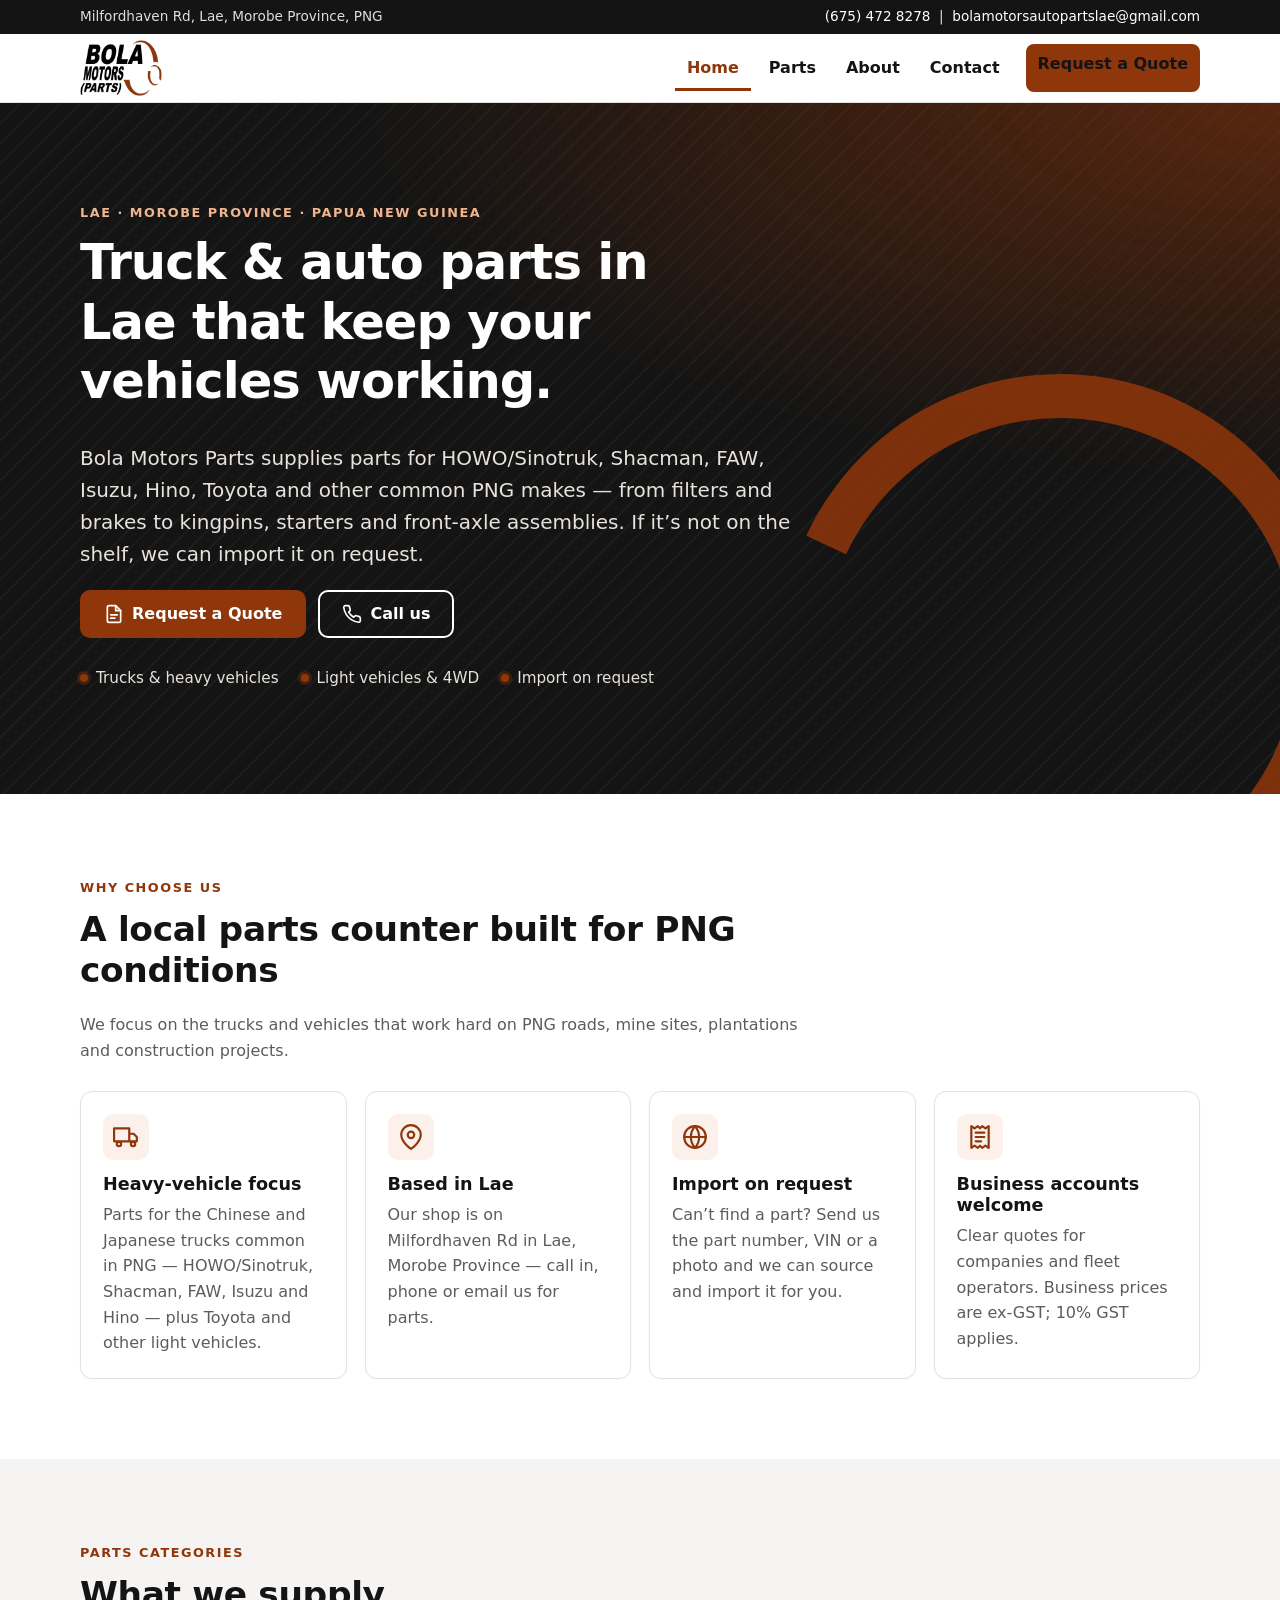
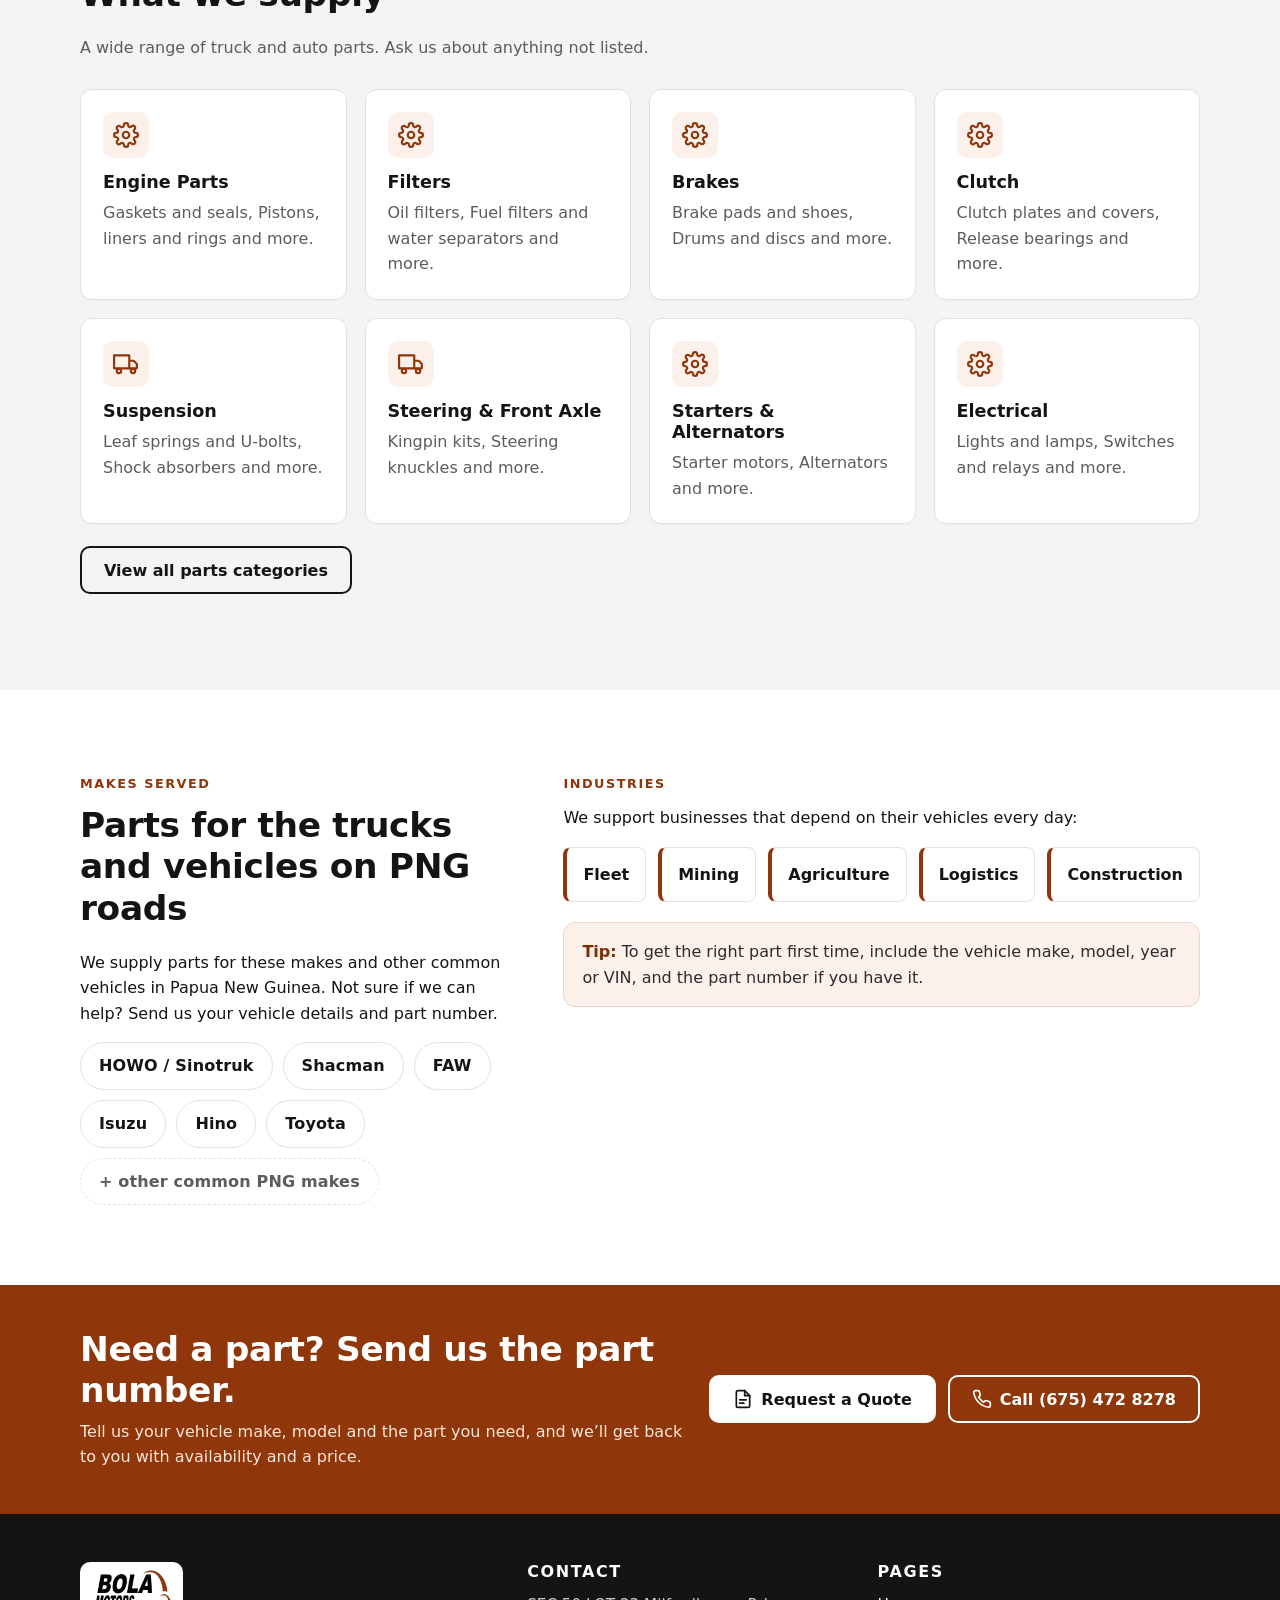
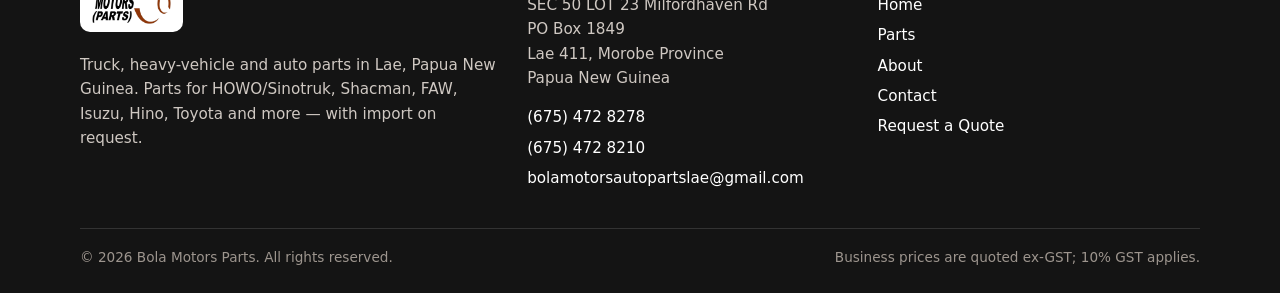
==== index.html @ 21745960 "Bola Motors Parts static website" ====
<!DOCTYPE html>
<html lang="en">
<head>
<meta charset="utf-8">
<meta name="viewport" content="width=device-width, initial-scale=1">
<title>Bola Motors Parts | Truck &amp; Auto Parts in Lae, PNG</title>
<meta name="description" content="Truck, heavy-vehicle and auto parts in Lae, Papua New Guinea. HOWO/Sinotruk, Shacman, FAW, Isuzu, Hino and Toyota parts. Filters, brakes, clutch, suspension, kingpins and more. Request a quote today.">
<link rel="canonical" href="https://whj23china.github.io/bola-motors-parts/">
<meta name="theme-color" content="#8f360a">
<meta name="robots" content="index,follow">
<meta name="geo.region" content="PG-MPL">
<meta name="geo.placename" content="Lae">
<meta property="og:type" content="website">
<meta property="og:site_name" content="Bola Motors Parts">
<meta property="og:title" content="Bola Motors Parts | Truck &amp; Auto Parts in Lae, PNG">
<meta property="og:description" content="Truck, heavy-vehicle and auto parts in Lae, Papua New Guinea. HOWO/Sinotruk, Shacman, FAW, Isuzu, Hino and Toyota parts. Filters, brakes, clutch, suspension, kingpins and more. Request a quote today.">
<meta property="og:url" content="https://whj23china.github.io/bola-motors-parts/">
<meta property="og:image" content="https://whj23china.github.io/bola-motors-parts/assets/og-image.jpg">
<meta property="og:image:width" content="1200">
<meta property="og:image:height" content="630">
<meta property="og:image:alt" content="Bola Motors Parts logo">
<meta property="og:locale" content="en_PG">
<meta name="twitter:card" content="summary_large_image">
<meta name="twitter:title" content="Bola Motors Parts | Truck &amp; Auto Parts in Lae, PNG">
<meta name="twitter:description" content="Truck, heavy-vehicle and auto parts in Lae, Papua New Guinea. HOWO/Sinotruk, Shacman, FAW, Isuzu, Hino and Toyota parts. Filters, brakes, clutch, suspension, kingpins and more. Request a quote today.">
<meta name="twitter:image" content="https://whj23china.github.io/bola-motors-parts/assets/og-image.jpg">
<link rel="icon" href="favicon.ico" sizes="any">
<link rel="icon" type="image/png" sizes="32x32" href="assets/favicon-32.png">
<link rel="apple-touch-icon" href="apple-touch-icon.png">
<link rel="manifest" href="site.webmanifest">
<link rel="stylesheet" href="css/styles.css">
<script type="application/ld+json">{"@context": "https://schema.org", "@type": "AutoPartsStore", "@id": "https://whj23china.github.io/bola-motors-parts/#store", "name": "Bola Motors Parts", "url": "https://whj23china.github.io/bola-motors-parts/", "logo": "https://whj23china.github.io/bola-motors-parts/assets/logo.png", "image": "https://whj23china.github.io/bola-motors-parts/assets/og-image.jpg", "description": "Truck, heavy-vehicle and auto parts supplier in Lae, Papua New Guinea. Parts for HOWO/Sinotruk, Shacman, FAW, Isuzu, Hino, Toyota and other common makes. Import on request.", "telephone": ["+675 472 8278", "+675 472 8210"], "email": "bolamotorsautopartslae@gmail.com", "address": {"@type": "PostalAddress", "streetAddress": "SEC 50 LOT 23 Milfordhaven Rd", "postOfficeBoxNumber": "PO Box 1849", "addressLocality": "Lae", "addressRegion": "Morobe Province", "postalCode": "411", "addressCountry": "PG"}, "areaServed": {"@type": "Country", "name": "Papua New Guinea"}, "currenciesAccepted": "PGK", "hasMap": "https://www.google.com/maps/search/?api=1&query=Milfordhaven+Rd+Lae+Papua+New+Guinea", "contactPoint": [{"@type": "ContactPoint", "contactType": "sales", "telephone": "+675 472 8278", "email": "bolamotorsautopartslae@gmail.com", "areaServed": "PG", "availableLanguage": "English"}], "knowsAbout": ["Truck parts", "Heavy vehicle parts", "Auto parts", "HOWO Sinotruk parts", "Shacman parts", "FAW parts", "Isuzu parts", "Hino parts", "Toyota parts"]}</script>
</head>
<body>
<a class="skip-link" href="#main">Skip to main content</a>
<div class="topbar"><div class="container">
<span class="tb-loc">Milfordhaven Rd, Lae, Morobe Province, PNG</span>
<span><a href="tel:+6754728278">(675) 472 8278</a> &nbsp;|&nbsp; <a href="mailto:bolamotorsautopartslae@gmail.com">bolamotorsautopartslae@gmail.com</a></span>
</div></div>
<header class="site-header">
<div class="container">
<a class="brand" href="index.html" aria-label="Bola Motors Parts home">
<picture><source srcset="assets/logo.webp" type="image/webp"><img src="assets/logo.png" alt="Bola Motors (Parts)" width="520" height="356"></picture>
</a>
<button class="nav-toggle" type="button" aria-expanded="false" aria-controls="site-nav"><span class="bars" aria-hidden="true"></span><span>Menu</span></button>
<nav id="site-nav" class="site-nav" aria-label="Main">
<ul>
<li><a href="index.html" aria-current="page">Home</a></li><li><a href="parts.html">Parts</a></li><li><a href="about.html">About</a></li><li><a href="contact.html">Contact</a></li>
<li class="nav-cta"><a class="btn btn-primary" href="quote.html">Request a Quote</a></li>
</ul>
</nav>
</div>
</header>
<main id="main">
<section class="hero" aria-labelledby="hero-title">
<div class="container">
<span class="eyebrow">Lae &middot; Morobe Province &middot; Papua New Guinea</span>
<h1 id="hero-title">Truck &amp; auto parts in Lae that keep your vehicles working.</h1>
<p class="lead">Bola Motors Parts supplies parts for HOWO/Sinotruk, Shacman, FAW, Isuzu, Hino, Toyota and other common PNG makes &mdash; from filters and brakes to kingpins, starters and front-axle assemblies. If it&rsquo;s not on the shelf, we can import it on request.</p>
<div class="btn-row">
<a class="btn btn-primary" href="quote.html"><svg viewBox="0 0 24 24" fill="none" stroke="currentColor" stroke-width="2" stroke-linecap="round" stroke-linejoin="round" aria-hidden="true"><path d="M14 2H6a2 2 0 0 0-2 2v16a2 2 0 0 0 2 2h12a2 2 0 0 0 2-2V8z"/><path d="M14 2v6h6M8 13h8M8 17h5"/></svg>Request a Quote</a>
<a class="btn btn-ghost-light" href="tel:+6754728278"><svg viewBox="0 0 24 24" fill="none" stroke="currentColor" stroke-width="2" stroke-linecap="round" stroke-linejoin="round" aria-hidden="true"><path d="M22 16.9v3a2 2 0 0 1-2.2 2 19.8 19.8 0 0 1-8.6-3.1 19.5 19.5 0 0 1-6-6A19.8 19.8 0 0 1 2.1 4.2 2 2 0 0 1 4.1 2h3a2 2 0 0 1 2 1.7c.1.9.4 1.8.7 2.7a2 2 0 0 1-.5 2.1L8 9.8a16 16 0 0 0 6 6l1.3-1.3a2 2 0 0 1 2.1-.4c.9.3 1.8.6 2.7.7a2 2 0 0 1 1.7 2z"/></svg>Call us</a>
</div>
<ul class="hero-facts">
<li>Trucks &amp; heavy vehicles</li>
<li>Light vehicles &amp; 4WD</li>
<li>Import on request</li>
</ul>
</div>
</section>

<section class="section" aria-labelledby="why-title">
<div class="container">
<div class="section-head">
<span class="eyebrow">Why choose us</span>
<h2 id="why-title">A local parts counter built for PNG conditions</h2>
<p>We focus on the trucks and vehicles that work hard on PNG roads, mine sites, plantations and construction projects.</p>
</div>
<div class="grid grid-4">
<div class="card"><div class="icon"><svg viewBox="0 0 24 24" fill="none" stroke="currentColor" stroke-width="2" stroke-linecap="round" stroke-linejoin="round" aria-hidden="true"><path d="M1 4h14v12H1zM15 9h4l3 3v4h-7"/><circle cx="5.5" cy="18.5" r="2"/><circle cx="18.5" cy="18.5" r="2"/></svg></div><h3>Heavy-vehicle focus</h3><p>Parts for the Chinese and Japanese trucks common in PNG &mdash; HOWO/Sinotruk, Shacman, FAW, Isuzu and Hino &mdash; plus Toyota and other light vehicles.</p></div>
<div class="card"><div class="icon"><svg viewBox="0 0 24 24" fill="none" stroke="currentColor" stroke-width="2" stroke-linecap="round" stroke-linejoin="round" aria-hidden="true"><path d="M21 10c0 7-9 13-9 13S3 17 3 10a9 9 0 0 1 18 0z"/><circle cx="12" cy="10" r="3"/></svg></div><h3>Based in Lae</h3><p>Our shop is on Milfordhaven Rd in Lae, Morobe Province &mdash; call in, phone or email us for parts.</p></div>
<div class="card"><div class="icon"><svg viewBox="0 0 24 24" fill="none" stroke="currentColor" stroke-width="2" stroke-linecap="round" stroke-linejoin="round" aria-hidden="true"><circle cx="12" cy="12" r="10"/><path d="M2 12h20M12 2a15 15 0 0 1 0 20 15 15 0 0 1 0-20z"/></svg></div><h3>Import on request</h3><p>Can&rsquo;t find a part? Send us the part number, VIN or a photo and we can source and import it for you.</p></div>
<div class="card"><div class="icon"><svg viewBox="0 0 24 24" fill="none" stroke="currentColor" stroke-width="2" stroke-linecap="round" stroke-linejoin="round" aria-hidden="true"><path d="M4 2v20l3-2 3 2 2-2 2 2 3-2 3 2V2l-3 2-3-2-2 2-2-2-3 2z"/><path d="M8 8h8M8 12h8M8 16h5"/></svg></div><h3>Business accounts welcome</h3><p>Clear quotes for companies and fleet operators. Business prices are ex-GST; 10% GST applies.</p></div>
</div>
</div>
</section>

<section class="section section-alt" aria-labelledby="cats-title">
<div class="container">
<div class="section-head">
<span class="eyebrow">Parts categories</span>
<h2 id="cats-title">What we supply</h2>
<p>A wide range of truck and auto parts. Ask us about anything not listed.</p>
</div>
<div class="grid grid-4">
<a class="card" href="parts.html#engine"><div class="icon"><svg viewBox="0 0 24 24" fill="none" stroke="currentColor" stroke-width="2" stroke-linecap="round" stroke-linejoin="round" aria-hidden="true"><circle cx="12" cy="12" r="3"/><path d="M19.4 15a1.7 1.7 0 0 0 .3 1.8l.1.1a2 2 0 1 1-2.8 2.8l-.1-.1a1.7 1.7 0 0 0-1.8-.3 1.7 1.7 0 0 0-1 1.5V21a2 2 0 1 1-4 0v-.1a1.7 1.7 0 0 0-1.1-1.5 1.7 1.7 0 0 0-1.8.3l-.1.1a2 2 0 1 1-2.8-2.8l.1-.1a1.7 1.7 0 0 0 .3-1.8 1.7 1.7 0 0 0-1.5-1H3a2 2 0 1 1 0-4h.1a1.7 1.7 0 0 0 1.5-1.1 1.7 1.7 0 0 0-.3-1.8l-.1-.1a2 2 0 1 1 2.8-2.8l.1.1a1.7 1.7 0 0 0 1.8.3H9a1.7 1.7 0 0 0 1-1.5V3a2 2 0 1 1 4 0v.1a1.7 1.7 0 0 0 1 1.5 1.7 1.7 0 0 0 1.8-.3l.1-.1a2 2 0 1 1 2.8 2.8l-.1.1a1.7 1.7 0 0 0-.3 1.8V9a1.7 1.7 0 0 0 1.5 1H21a2 2 0 1 1 0 4h-.1a1.7 1.7 0 0 0-1.5 1z"/></svg></div><h3>Engine Parts</h3><p>Gaskets and seals, Pistons, liners and rings and more.</p></a><a class="card" href="parts.html#filters"><div class="icon"><svg viewBox="0 0 24 24" fill="none" stroke="currentColor" stroke-width="2" stroke-linecap="round" stroke-linejoin="round" aria-hidden="true"><circle cx="12" cy="12" r="3"/><path d="M19.4 15a1.7 1.7 0 0 0 .3 1.8l.1.1a2 2 0 1 1-2.8 2.8l-.1-.1a1.7 1.7 0 0 0-1.8-.3 1.7 1.7 0 0 0-1 1.5V21a2 2 0 1 1-4 0v-.1a1.7 1.7 0 0 0-1.1-1.5 1.7 1.7 0 0 0-1.8.3l-.1.1a2 2 0 1 1-2.8-2.8l.1-.1a1.7 1.7 0 0 0 .3-1.8 1.7 1.7 0 0 0-1.5-1H3a2 2 0 1 1 0-4h.1a1.7 1.7 0 0 0 1.5-1.1 1.7 1.7 0 0 0-.3-1.8l-.1-.1a2 2 0 1 1 2.8-2.8l.1.1a1.7 1.7 0 0 0 1.8.3H9a1.7 1.7 0 0 0 1-1.5V3a2 2 0 1 1 4 0v.1a1.7 1.7 0 0 0 1 1.5 1.7 1.7 0 0 0 1.8-.3l.1-.1a2 2 0 1 1 2.8 2.8l-.1.1a1.7 1.7 0 0 0-.3 1.8V9a1.7 1.7 0 0 0 1.5 1H21a2 2 0 1 1 0 4h-.1a1.7 1.7 0 0 0-1.5 1z"/></svg></div><h3>Filters</h3><p>Oil filters, Fuel filters and water separators and more.</p></a><a class="card" href="parts.html#brakes"><div class="icon"><svg viewBox="0 0 24 24" fill="none" stroke="currentColor" stroke-width="2" stroke-linecap="round" stroke-linejoin="round" aria-hidden="true"><circle cx="12" cy="12" r="3"/><path d="M19.4 15a1.7 1.7 0 0 0 .3 1.8l.1.1a2 2 0 1 1-2.8 2.8l-.1-.1a1.7 1.7 0 0 0-1.8-.3 1.7 1.7 0 0 0-1 1.5V21a2 2 0 1 1-4 0v-.1a1.7 1.7 0 0 0-1.1-1.5 1.7 1.7 0 0 0-1.8.3l-.1.1a2 2 0 1 1-2.8-2.8l.1-.1a1.7 1.7 0 0 0 .3-1.8 1.7 1.7 0 0 0-1.5-1H3a2 2 0 1 1 0-4h.1a1.7 1.7 0 0 0 1.5-1.1 1.7 1.7 0 0 0-.3-1.8l-.1-.1a2 2 0 1 1 2.8-2.8l.1.1a1.7 1.7 0 0 0 1.8.3H9a1.7 1.7 0 0 0 1-1.5V3a2 2 0 1 1 4 0v.1a1.7 1.7 0 0 0 1 1.5 1.7 1.7 0 0 0 1.8-.3l.1-.1a2 2 0 1 1 2.8 2.8l-.1.1a1.7 1.7 0 0 0-.3 1.8V9a1.7 1.7 0 0 0 1.5 1H21a2 2 0 1 1 0 4h-.1a1.7 1.7 0 0 0-1.5 1z"/></svg></div><h3>Brakes</h3><p>Brake pads and shoes, Drums and discs and more.</p></a><a class="card" href="parts.html#clutch"><div class="icon"><svg viewBox="0 0 24 24" fill="none" stroke="currentColor" stroke-width="2" stroke-linecap="round" stroke-linejoin="round" aria-hidden="true"><circle cx="12" cy="12" r="3"/><path d="M19.4 15a1.7 1.7 0 0 0 .3 1.8l.1.1a2 2 0 1 1-2.8 2.8l-.1-.1a1.7 1.7 0 0 0-1.8-.3 1.7 1.7 0 0 0-1 1.5V21a2 2 0 1 1-4 0v-.1a1.7 1.7 0 0 0-1.1-1.5 1.7 1.7 0 0 0-1.8.3l-.1.1a2 2 0 1 1-2.8-2.8l.1-.1a1.7 1.7 0 0 0 .3-1.8 1.7 1.7 0 0 0-1.5-1H3a2 2 0 1 1 0-4h.1a1.7 1.7 0 0 0 1.5-1.1 1.7 1.7 0 0 0-.3-1.8l-.1-.1a2 2 0 1 1 2.8-2.8l.1.1a1.7 1.7 0 0 0 1.8.3H9a1.7 1.7 0 0 0 1-1.5V3a2 2 0 1 1 4 0v.1a1.7 1.7 0 0 0 1 1.5 1.7 1.7 0 0 0 1.8-.3l.1-.1a2 2 0 1 1 2.8 2.8l-.1.1a1.7 1.7 0 0 0-.3 1.8V9a1.7 1.7 0 0 0 1.5 1H21a2 2 0 1 1 0 4h-.1a1.7 1.7 0 0 0-1.5 1z"/></svg></div><h3>Clutch</h3><p>Clutch plates and covers, Release bearings and more.</p></a><a class="card" href="parts.html#suspension"><div class="icon"><svg viewBox="0 0 24 24" fill="none" stroke="currentColor" stroke-width="2" stroke-linecap="round" stroke-linejoin="round" aria-hidden="true"><path d="M1 4h14v12H1zM15 9h4l3 3v4h-7"/><circle cx="5.5" cy="18.5" r="2"/><circle cx="18.5" cy="18.5" r="2"/></svg></div><h3>Suspension</h3><p>Leaf springs and U-bolts, Shock absorbers and more.</p></a><a class="card" href="parts.html#steering"><div class="icon"><svg viewBox="0 0 24 24" fill="none" stroke="currentColor" stroke-width="2" stroke-linecap="round" stroke-linejoin="round" aria-hidden="true"><path d="M1 4h14v12H1zM15 9h4l3 3v4h-7"/><circle cx="5.5" cy="18.5" r="2"/><circle cx="18.5" cy="18.5" r="2"/></svg></div><h3>Steering &amp; Front Axle</h3><p>Kingpin kits, Steering knuckles and more.</p></a><a class="card" href="parts.html#starters"><div class="icon"><svg viewBox="0 0 24 24" fill="none" stroke="currentColor" stroke-width="2" stroke-linecap="round" stroke-linejoin="round" aria-hidden="true"><circle cx="12" cy="12" r="3"/><path d="M19.4 15a1.7 1.7 0 0 0 .3 1.8l.1.1a2 2 0 1 1-2.8 2.8l-.1-.1a1.7 1.7 0 0 0-1.8-.3 1.7 1.7 0 0 0-1 1.5V21a2 2 0 1 1-4 0v-.1a1.7 1.7 0 0 0-1.1-1.5 1.7 1.7 0 0 0-1.8.3l-.1.1a2 2 0 1 1-2.8-2.8l.1-.1a1.7 1.7 0 0 0 .3-1.8 1.7 1.7 0 0 0-1.5-1H3a2 2 0 1 1 0-4h.1a1.7 1.7 0 0 0 1.5-1.1 1.7 1.7 0 0 0-.3-1.8l-.1-.1a2 2 0 1 1 2.8-2.8l.1.1a1.7 1.7 0 0 0 1.8.3H9a1.7 1.7 0 0 0 1-1.5V3a2 2 0 1 1 4 0v.1a1.7 1.7 0 0 0 1 1.5 1.7 1.7 0 0 0 1.8-.3l.1-.1a2 2 0 1 1 2.8 2.8l-.1.1a1.7 1.7 0 0 0-.3 1.8V9a1.7 1.7 0 0 0 1.5 1H21a2 2 0 1 1 0 4h-.1a1.7 1.7 0 0 0-1.5 1z"/></svg></div><h3>Starters &amp; Alternators</h3><p>Starter motors, Alternators and more.</p></a><a class="card" href="parts.html#electrical"><div class="icon"><svg viewBox="0 0 24 24" fill="none" stroke="currentColor" stroke-width="2" stroke-linecap="round" stroke-linejoin="round" aria-hidden="true"><circle cx="12" cy="12" r="3"/><path d="M19.4 15a1.7 1.7 0 0 0 .3 1.8l.1.1a2 2 0 1 1-2.8 2.8l-.1-.1a1.7 1.7 0 0 0-1.8-.3 1.7 1.7 0 0 0-1 1.5V21a2 2 0 1 1-4 0v-.1a1.7 1.7 0 0 0-1.1-1.5 1.7 1.7 0 0 0-1.8.3l-.1.1a2 2 0 1 1-2.8-2.8l.1-.1a1.7 1.7 0 0 0 .3-1.8 1.7 1.7 0 0 0-1.5-1H3a2 2 0 1 1 0-4h.1a1.7 1.7 0 0 0 1.5-1.1 1.7 1.7 0 0 0-.3-1.8l-.1-.1a2 2 0 1 1 2.8-2.8l.1.1a1.7 1.7 0 0 0 1.8.3H9a1.7 1.7 0 0 0 1-1.5V3a2 2 0 1 1 4 0v.1a1.7 1.7 0 0 0 1 1.5 1.7 1.7 0 0 0 1.8-.3l.1-.1a2 2 0 1 1 2.8 2.8l-.1.1a1.7 1.7 0 0 0-.3 1.8V9a1.7 1.7 0 0 0 1.5 1H21a2 2 0 1 1 0 4h-.1a1.7 1.7 0 0 0-1.5 1z"/></svg></div><h3>Electrical</h3><p>Lights and lamps, Switches and relays and more.</p></a>
</div>
<p style="margin-top:22px"><a class="btn btn-outline" href="parts.html">View all parts categories</a></p>
</div>
</section>

<section class="section" aria-labelledby="makes-title">
<div class="container split">
<div>
<span class="eyebrow">Makes served</span>
<h2 id="makes-title">Parts for the trucks and vehicles on PNG roads</h2>
<p>We supply parts for these makes and other common vehicles in Papua New Guinea. Not sure if we can help? Send us your vehicle details and part number.</p>
<ul class="makes" aria-label="Vehicle makes">
<li>HOWO / Sinotruk</li><li>Shacman</li><li>FAW</li><li>Isuzu</li><li>Hino</li><li>Toyota</li>
<li class="more">+ other common PNG makes</li>
</ul>
</div>
<div>
<span class="eyebrow">Industries</span>
<h2 class="sr-only">Industries we serve</h2>
<p>We support businesses that depend on their vehicles every day:</p>
<div class="industries">
<div>Fleet</div><div>Mining</div><div>Agriculture</div><div>Logistics</div><div>Construction</div>
</div>
<p class="note" style="margin-top:20px"><strong>Tip:</strong> To get the right part first time, include the vehicle make, model, year or VIN, and the part number if you have it.</p>
</div>
</div>
</section>
</main>
<section class="cta-band" aria-labelledby="cta-title">
<div class="container">
<div>
<h2 id="cta-title">Need a part? Send us the part number.</h2>
<p>Tell us your vehicle make, model and the part you need, and we&rsquo;ll get back to you with availability and a price.</p>
</div>
<div class="btn-row">
<a class="btn btn-light" href="quote.html"><svg viewBox="0 0 24 24" fill="none" stroke="currentColor" stroke-width="2" stroke-linecap="round" stroke-linejoin="round" aria-hidden="true"><path d="M14 2H6a2 2 0 0 0-2 2v16a2 2 0 0 0 2 2h12a2 2 0 0 0 2-2V8z"/><path d="M14 2v6h6M8 13h8M8 17h5"/></svg>Request a Quote</a>
<a class="btn btn-ghost-light" href="tel:+6754728278"><svg viewBox="0 0 24 24" fill="none" stroke="currentColor" stroke-width="2" stroke-linecap="round" stroke-linejoin="round" aria-hidden="true"><path d="M22 16.9v3a2 2 0 0 1-2.2 2 19.8 19.8 0 0 1-8.6-3.1 19.5 19.5 0 0 1-6-6A19.8 19.8 0 0 1 2.1 4.2 2 2 0 0 1 4.1 2h3a2 2 0 0 1 2 1.7c.1.9.4 1.8.7 2.7a2 2 0 0 1-.5 2.1L8 9.8a16 16 0 0 0 6 6l1.3-1.3a2 2 0 0 1 2.1-.4c.9.3 1.8.6 2.7.7a2 2 0 0 1 1.7 2z"/></svg>Call (675) 472 8278</a>
</div>
</div>
</section>
<footer class="site-footer">
<div class="container">
<div class="footer-grid">
<div>
<span class="footer-logo"><img src="assets/logo.png" alt="Bola Motors (Parts)" width="520" height="356"></span>
<p>Truck, heavy-vehicle and auto parts in Lae, Papua New Guinea. Parts for HOWO/Sinotruk, Shacman, FAW, Isuzu, Hino, Toyota and more &mdash; with import on request.</p>
</div>
<div>
<h2>Contact</h2>
<address>
<p>SEC 50 LOT 23 Milfordhaven Rd<br>PO Box 1849<br>Lae 411, Morobe Province<br>Papua New Guinea</p>
<ul>
<li><a href="tel:+6754728278">(675) 472 8278</a></li>
<li><a href="tel:+6754728210">(675) 472 8210</a></li>
<li><a href="mailto:bolamotorsautopartslae@gmail.com">bolamotorsautopartslae@gmail.com</a></li>
</ul>
</address>
</div>
<div>
<h2>Pages</h2>
<ul>
<li><a href="index.html">Home</a></li><li><a href="parts.html">Parts</a></li><li><a href="about.html">About</a></li><li><a href="contact.html">Contact</a></li>
<li><a href="quote.html">Request a Quote</a></li>
</ul>
</div>
</div>
<div class="footer-bottom">
<span>&copy; <span data-year>2026</span> Bola Motors Parts. All rights reserved.</span>
<span>Business prices are quoted ex-GST; 10% GST applies.</span>
</div>
</div>
</footer>
<div class="mobile-bar" role="navigation" aria-label="Quick actions">
<a class="btn btn-dark" href="tel:+6754728278"><svg viewBox="0 0 24 24" fill="none" stroke="currentColor" stroke-width="2" stroke-linecap="round" stroke-linejoin="round" aria-hidden="true"><path d="M22 16.9v3a2 2 0 0 1-2.2 2 19.8 19.8 0 0 1-8.6-3.1 19.5 19.5 0 0 1-6-6A19.8 19.8 0 0 1 2.1 4.2 2 2 0 0 1 4.1 2h3a2 2 0 0 1 2 1.7c.1.9.4 1.8.7 2.7a2 2 0 0 1-.5 2.1L8 9.8a16 16 0 0 0 6 6l1.3-1.3a2 2 0 0 1 2.1-.4c.9.3 1.8.6 2.7.7a2 2 0 0 1 1.7 2z"/></svg>Call us</a>
<a class="btn btn-primary" href="quote.html"><svg viewBox="0 0 24 24" fill="none" stroke="currentColor" stroke-width="2" stroke-linecap="round" stroke-linejoin="round" aria-hidden="true"><path d="M14 2H6a2 2 0 0 0-2 2v16a2 2 0 0 0 2 2h12a2 2 0 0 0 2-2V8z"/><path d="M14 2v6h6M8 13h8M8 17h5"/></svg>Get a Quote</a>
</div>
<script src="js/main.js" defer></script>
</body>
</html>
---- css/styles.css ----
/* Bola Motors Parts — brand: black + rust (from logo) */
:root{
  --rust:#8f360a; --rust-600:#7a2e08; --rust-50:#fbf1ea;
  --ink:#141414; --ink-2:#2b2b2b; --muted:#5c5c5c; --line:#e5e1dd;
  --bg:#ffffff; --bg-2:#f6f4f2; --white:#fff;
  --radius:12px; --shadow:0 2px 10px rgba(0,0,0,.06),0 10px 30px rgba(0,0,0,.05);
  --max:1160px;
  --font:system-ui,-apple-system,"Segoe UI",Roboto,"Helvetica Neue",Arial,sans-serif;
}
*,*::before,*::after{box-sizing:border-box}
html{-webkit-text-size-adjust:100%;scroll-behavior:smooth}
@media (prefers-reduced-motion:reduce){html{scroll-behavior:auto}*{transition:none!important;animation:none!important}}
body{margin:0;font-family:var(--font);color:var(--ink);background:var(--bg);line-height:1.6;font-size:1rem}
img{max-width:100%;height:auto;display:block}
a{color:var(--rust)}
a:hover{color:var(--rust-600)}
:focus-visible{outline:3px solid var(--rust);outline-offset:2px;border-radius:4px}
h1,h2,h3{line-height:1.2;margin:0 0 .6em;color:var(--ink)}
h1{font-size:clamp(1.9rem,6vw,3.1rem);font-weight:800;letter-spacing:-.02em}
h2{font-size:clamp(1.5rem,4.2vw,2.15rem);font-weight:800;letter-spacing:-.01em}
h3{font-size:1.1rem;font-weight:700}
p{margin:0 0 1em}
.container{width:100%;max-width:var(--max);margin:0 auto;padding:0 20px}
.skip-link{position:absolute;left:-999px;top:0;background:var(--ink);color:#fff;padding:10px 14px;z-index:100}
.skip-link:focus{left:10px;top:10px}
.sr-only{position:absolute;width:1px;height:1px;padding:0;margin:-1px;overflow:hidden;clip:rect(0,0,0,0);border:0}

/* Top bar */
.topbar{background:var(--ink);color:#ddd;font-size:.85rem}
.topbar .container{display:flex;gap:16px;justify-content:space-between;align-items:center;padding-top:6px;padding-bottom:6px;flex-wrap:wrap}
.topbar a{color:#fff;text-decoration:none}
.topbar a:hover{text-decoration:underline;color:#fff}
.topbar .tb-loc{display:none}
@media(min-width:760px){.topbar .tb-loc{display:inline}}

/* Header */
.site-header{background:#fff;border-bottom:1px solid var(--line);position:sticky;top:0;z-index:50}
.site-header .container{display:flex;align-items:center;justify-content:space-between;min-height:68px;gap:12px}
.brand{display:flex;align-items:center;text-decoration:none}
.brand img{height:50px;width:auto}
.nav-toggle{display:inline-flex;align-items:center;gap:8px;background:none;border:2px solid var(--ink);border-radius:8px;padding:8px 12px;font:inherit;font-weight:700;color:var(--ink);cursor:pointer}
.nav-toggle .bars{width:18px;height:2px;background:currentColor;position:relative;display:inline-block}
.nav-toggle .bars::before,.nav-toggle .bars::after{content:"";position:absolute;left:0;width:18px;height:2px;background:currentColor}
.nav-toggle .bars::before{top:-6px}.nav-toggle .bars::after{top:6px}
.site-nav{position:absolute;left:0;right:0;top:100%;background:#fff;border-bottom:1px solid var(--line);box-shadow:var(--shadow);display:none}
.site-nav.open{display:block}
.site-nav ul{list-style:none;margin:0;padding:8px 20px 16px}
.site-nav a{display:block;padding:12px 4px;text-decoration:none;color:var(--ink);font-weight:600;border-bottom:1px solid var(--line)}
.site-nav a[aria-current="page"]{color:var(--rust)}
.site-nav .nav-cta{margin-top:12px;border:0}
.site-nav .nav-cta a{border:0;text-align:center}
@media(min-width:900px){
  .nav-toggle{display:none}
  .site-nav{position:static;display:block;box-shadow:none;border:0;background:none}
  .site-nav ul{display:flex;align-items:center;gap:6px;padding:0}
  .site-nav a{border:0;padding:10px 12px;border-radius:8px}
  .site-nav a:hover{background:var(--bg-2)}
  .site-nav a[aria-current="page"]{box-shadow:inset 0 -3px 0 var(--rust);border-radius:0}
  .site-nav .nav-cta{margin:0 0 0 8px}
  .brand img{height:56px}
}

/* Buttons */
.btn{display:inline-flex;align-items:center;justify-content:center;gap:8px;min-height:48px;padding:12px 22px;border-radius:10px;font-weight:700;font-size:1rem;text-decoration:none;border:2px solid transparent;cursor:pointer;font-family:inherit;line-height:1.2}
.btn-primary{background:var(--rust);color:#fff}
.btn-primary:hover{background:var(--rust-600);color:#fff}
.btn-dark{background:var(--ink);color:#fff}
.btn-dark:hover{background:#000;color:#fff}
.btn-outline{background:transparent;border-color:currentColor;color:var(--ink)}
.btn-outline:hover{background:var(--ink);color:#fff;border-color:var(--ink)}
.btn-light{background:#fff;color:var(--ink)}
.btn-light:hover{background:var(--rust-50);color:var(--ink)}
.btn-ghost-light{background:transparent;color:#fff;border-color:#fff}
.btn-ghost-light:hover{background:#fff;color:var(--ink)}
.btn svg{width:20px;height:20px;flex:none}
.btn-row{display:flex;flex-wrap:wrap;gap:12px}
.btn-row .btn{flex:1 1 200px}
@media(min-width:600px){.btn-row .btn{flex:0 0 auto}}

/* Hero */
.hero{position:relative;background:var(--ink);color:#fff;overflow:hidden}
.hero::before{content:"";position:absolute;inset:0;background:
  radial-gradient(120% 90% at 100% 0%,rgba(143,54,10,.55),transparent 60%),
  repeating-linear-gradient(135deg,rgba(255,255,255,.035) 0 2px,transparent 2px 14px)}
.hero::after{content:"";position:absolute;right:-120px;bottom:-160px;width:420px;height:420px;border:34px solid var(--rust);border-radius:50%;border-left-color:transparent;transform:rotate(-20deg);opacity:.85}
.hero .container{position:relative;z-index:1;padding-top:56px;padding-bottom:64px}
.hero h1{color:#fff;max-width:18ch}
.hero .lead{font-size:clamp(1.05rem,2.6vw,1.25rem);color:#e8e2dc;max-width:58ch}
.eyebrow{display:inline-block;font-size:.8rem;font-weight:800;letter-spacing:.12em;text-transform:uppercase;color:var(--rust);margin-bottom:.8em}
.hero .eyebrow{color:#f0b48f}
.hero-facts{list-style:none;padding:0;margin:28px 0 0;display:flex;flex-wrap:wrap;gap:10px 22px;color:#e8e2dc;font-size:.95rem}
.hero-facts li{display:flex;align-items:center;gap:8px}
.hero-facts li::before{content:"";width:8px;height:8px;border-radius:50%;background:var(--rust);box-shadow:0 0 0 3px rgba(143,54,10,.35)}
@media(min-width:900px){.hero .container{padding-top:96px;padding-bottom:104px}.hero::after{right:-60px;bottom:-140px;width:560px;height:560px;border-width:44px}}

/* Page hero (inner pages) */
.page-hero{background:var(--ink);color:#fff;position:relative;overflow:hidden}
.page-hero::before{content:"";position:absolute;inset:0;background:radial-gradient(100% 120% at 100% 0%,rgba(143,54,10,.55),transparent 60%)}
.page-hero .container{position:relative;padding-top:44px;padding-bottom:44px}
.page-hero h1{color:#fff;margin-bottom:.3em}
.page-hero p{color:#e8e2dc;max-width:62ch;margin:0}
.breadcrumb{font-size:.85rem;margin-bottom:10px;color:#cfc6be}
.breadcrumb a{color:#fff}

/* Sections */
.section{padding:56px 0}
.section-alt{background:var(--bg-2)}
.section-head{max-width:720px;margin-bottom:28px}
.section-head p{color:var(--muted)}
@media(min-width:900px){.section{padding:80px 0}}

.grid{display:grid;gap:18px}
@media(min-width:600px){.grid-2{grid-template-columns:repeat(2,1fr)}.grid-3{grid-template-columns:repeat(2,1fr)}.grid-4{grid-template-columns:repeat(2,1fr)}}
@media(min-width:960px){.grid-3{grid-template-columns:repeat(3,1fr)}.grid-4{grid-template-columns:repeat(4,1fr)}}

.card{background:#fff;border:1px solid var(--line);border-radius:var(--radius);padding:22px;box-shadow:0 1px 2px rgba(0,0,0,.03)}
.card h3{margin-bottom:.4em}
.card p{color:var(--muted);margin:0}
.card .icon{width:46px;height:46px;border-radius:10px;background:var(--rust-50);color:var(--rust);display:grid;place-items:center;margin-bottom:14px}
.card .icon svg{width:26px;height:26px}
a.card{text-decoration:none;color:inherit;transition:transform .15s ease,box-shadow .15s ease,border-color .15s}
a.card:hover{transform:translateY(-2px);box-shadow:var(--shadow);border-color:#d6c7bc}

.cat-card ul{margin:10px 0 0;padding-left:18px;color:var(--muted);font-size:.95rem}
.cat-card ul li{margin:2px 0}

.makes{display:flex;flex-wrap:wrap;gap:10px;list-style:none;padding:0;margin:0}
.makes li{background:#fff;border:1px solid var(--line);border-radius:999px;padding:10px 18px;font-weight:700;letter-spacing:.01em}
.makes li.more{background:transparent;border-style:dashed;color:var(--muted);font-weight:600}

.check-list{list-style:none;padding:0;margin:0}
.check-list li{position:relative;padding-left:30px;margin:10px 0}
.check-list li::before{content:"";position:absolute;left:0;top:.3em;width:18px;height:18px;border-radius:50%;background:var(--rust) url("data:image/svg+xml,%3Csvg xmlns='http://www.w3.org/2000/svg' viewBox='0 0 24 24' fill='none' stroke='white' stroke-width='3.5' stroke-linecap='round' stroke-linejoin='round'%3E%3Cpath d='M5 12l5 5 9-10'/%3E%3C/svg%3E") center/12px no-repeat}

.industries{display:grid;gap:12px;grid-template-columns:repeat(2,1fr)}
@media(min-width:760px){.industries{grid-template-columns:repeat(5,1fr)}}
.industries div{background:#fff;border:1px solid var(--line);border-left:4px solid var(--rust);border-radius:8px;padding:14px 16px;font-weight:700}

.split{display:grid;gap:28px;align-items:start}
@media(min-width:900px){.split{grid-template-columns:1.1fr .9fr;gap:48px}}

.note{background:var(--rust-50);border:1px solid #efd5c4;border-radius:var(--radius);padding:16px 18px;color:var(--ink-2)}
.note strong{color:var(--rust-600)}

/* CTA band */
.cta-band{background:var(--rust);color:#fff}
.cta-band .container{padding-top:44px;padding-bottom:44px;display:grid;gap:18px;align-items:center}
.cta-band h2{color:#fff;margin:0 0 .2em}
.cta-band p{margin:0;color:#fbe6d8}
@media(min-width:900px){.cta-band .container{grid-template-columns:1fr auto}}

/* Contact */
.contact-list{list-style:none;padding:0;margin:0}
.contact-list li{display:flex;gap:14px;padding:14px 0;border-bottom:1px solid var(--line)}
.contact-list li:last-child{border-bottom:0}
.contact-list .icon{flex:none;width:42px;height:42px;border-radius:10px;background:var(--rust-50);color:var(--rust);display:grid;place-items:center}
.contact-list .icon svg{width:22px;height:22px}
.contact-list .label{display:block;font-size:.8rem;text-transform:uppercase;letter-spacing:.08em;color:var(--muted);font-weight:700}
.contact-list a{font-weight:700;text-decoration:none;font-size:1.05rem}
.contact-list a:hover{text-decoration:underline}
address{font-style:normal}
.map-wrap{border-radius:var(--radius);overflow:hidden;border:1px solid var(--line);background:var(--bg-2);aspect-ratio:4/3}
.map-wrap iframe{width:100%;height:100%;border:0;display:block}
@media(min-width:900px){.map-wrap{aspect-ratio:auto;height:100%;min-height:440px}}

/* Form */
.form{background:#fff;border:1px solid var(--line);border-radius:var(--radius);padding:22px;box-shadow:var(--shadow)}
@media(min-width:700px){.form{padding:32px}}
.form-grid{display:grid;gap:16px}
@media(min-width:700px){.form-grid{grid-template-columns:1fr 1fr}.form-grid .full{grid-column:1/-1}}
.field label{display:block;font-weight:700;margin-bottom:6px;font-size:.95rem}
.field .req{color:var(--rust)}
.field .hint{display:block;font-weight:400;color:var(--muted);font-size:.85rem}
.field input,.field textarea,.field select{width:100%;font:inherit;font-size:16px;padding:12px 14px;border:1.5px solid #cfc8c2;border-radius:10px;background:#fff;color:var(--ink);min-height:48px}
.field textarea{min-height:120px;resize:vertical}
.field input:focus,.field textarea:focus{outline:none;border-color:var(--rust);box-shadow:0 0 0 3px rgba(143,54,10,.18)}
.field input[aria-invalid="true"],.field textarea[aria-invalid="true"]{border-color:#b3261e}
.field .error{color:#b3261e;font-size:.85rem;margin-top:4px;min-height:1em}
.form-actions{margin-top:20px;display:flex;flex-wrap:wrap;gap:12px;align-items:center}
.form-status{margin-top:14px}
.form-status:empty{display:none}
.fallback{margin-top:16px;font-size:.92rem;color:var(--muted)}

/* Footer */
.site-footer{background:var(--ink);color:#cfc8c2;font-size:.95rem}
.site-footer .container{padding-top:48px;padding-bottom:24px}
.footer-grid{display:grid;gap:28px}
@media(min-width:760px){.footer-grid{grid-template-columns:1.3fr 1fr 1fr}}
.site-footer h2{color:#fff;font-size:1rem;text-transform:uppercase;letter-spacing:.1em;margin-bottom:12px}
.site-footer a{color:#fff;text-decoration:none}
.site-footer a:hover{text-decoration:underline;color:#fff}
.site-footer ul{list-style:none;margin:0;padding:0}
.site-footer li{margin:6px 0}
.footer-logo{background:#fff;border-radius:10px;padding:8px 12px;display:inline-block;margin-bottom:14px}
.footer-logo img{height:54px;width:auto}
.footer-bottom{border-top:1px solid #333;margin-top:32px;padding-top:18px;font-size:.85rem;color:#9d958e;display:flex;flex-wrap:wrap;gap:8px 20px;justify-content:space-between}

/* Mobile sticky action bar */
.mobile-bar{position:fixed;left:0;right:0;bottom:0;z-index:60;display:grid;grid-template-columns:1fr 1fr;gap:8px;padding:8px 10px calc(8px + env(safe-area-inset-bottom));background:rgba(255,255,255,.97);border-top:1px solid var(--line);box-shadow:0 -4px 16px rgba(0,0,0,.08)}
.mobile-bar .btn{min-height:46px;padding:10px 12px;font-size:.95rem}
body{padding-bottom:72px}
@media(min-width:900px){.mobile-bar{display:none}body{padding-bottom:0}}
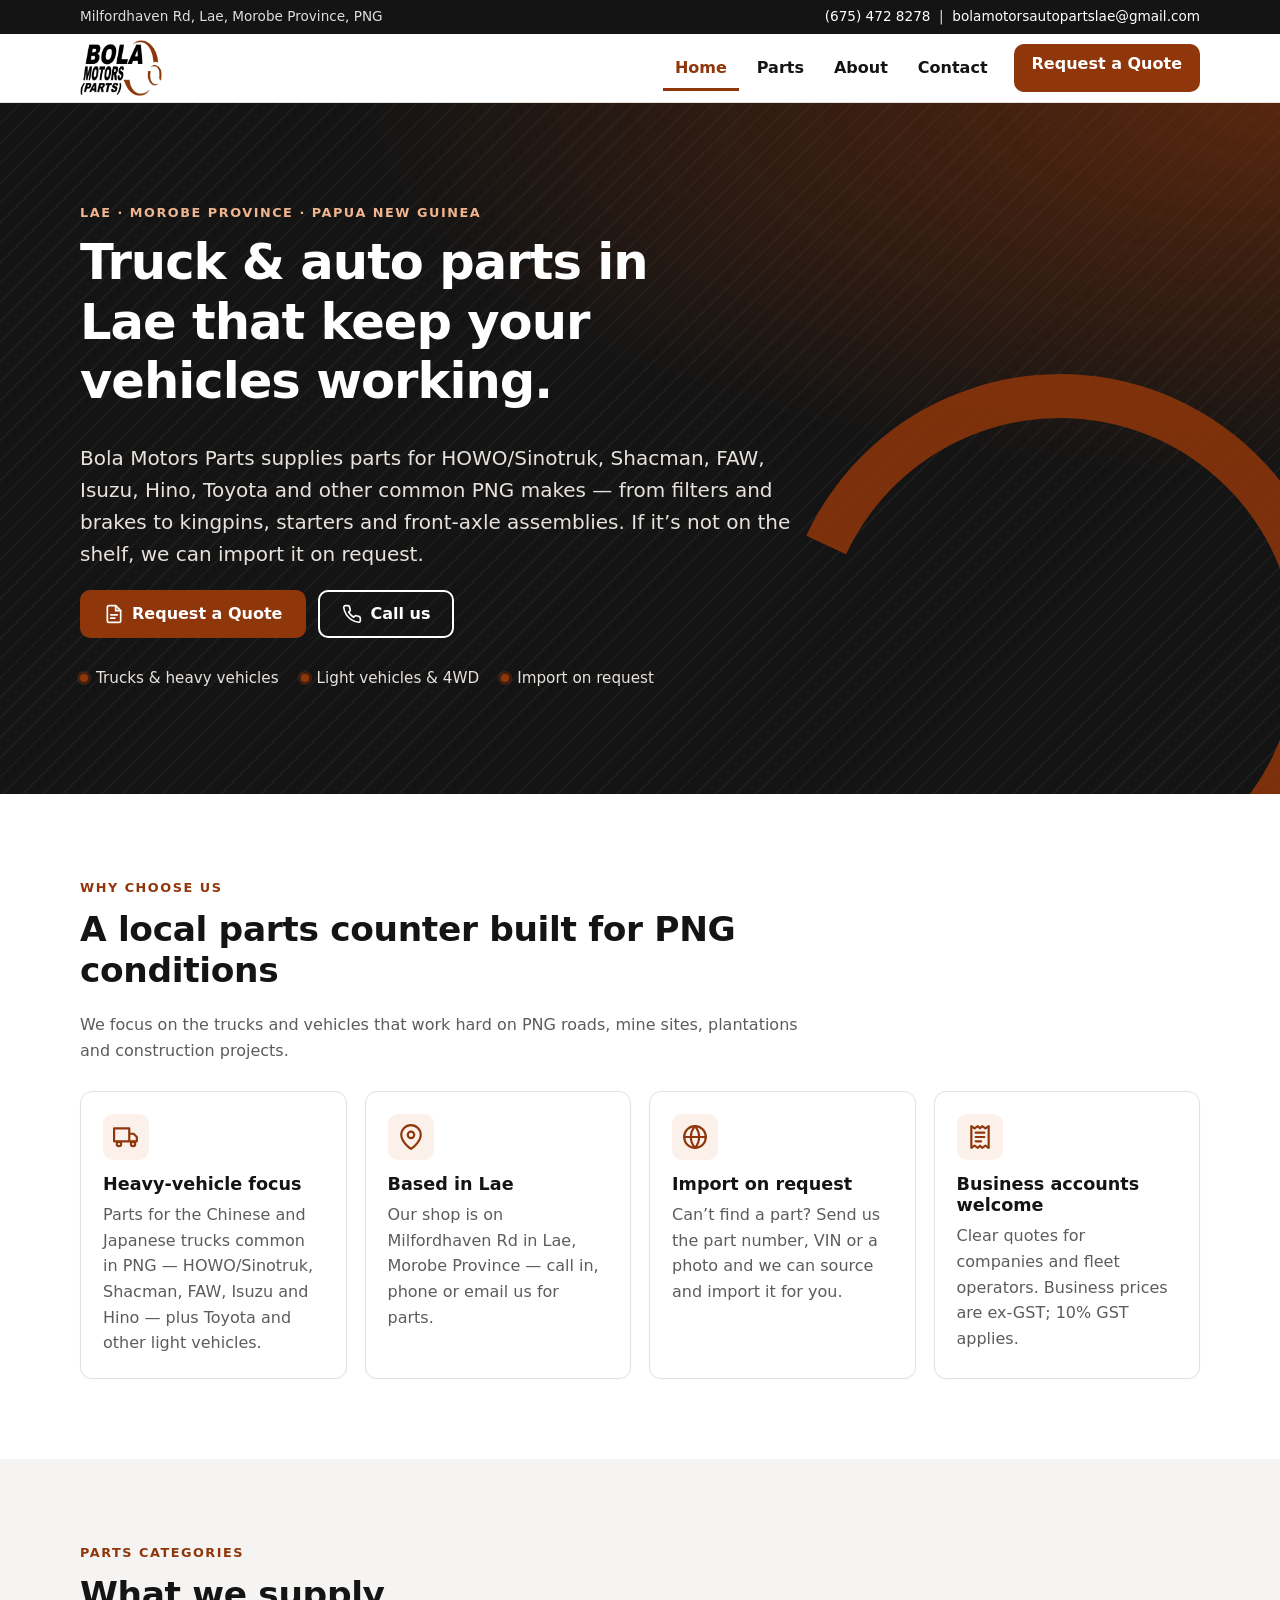
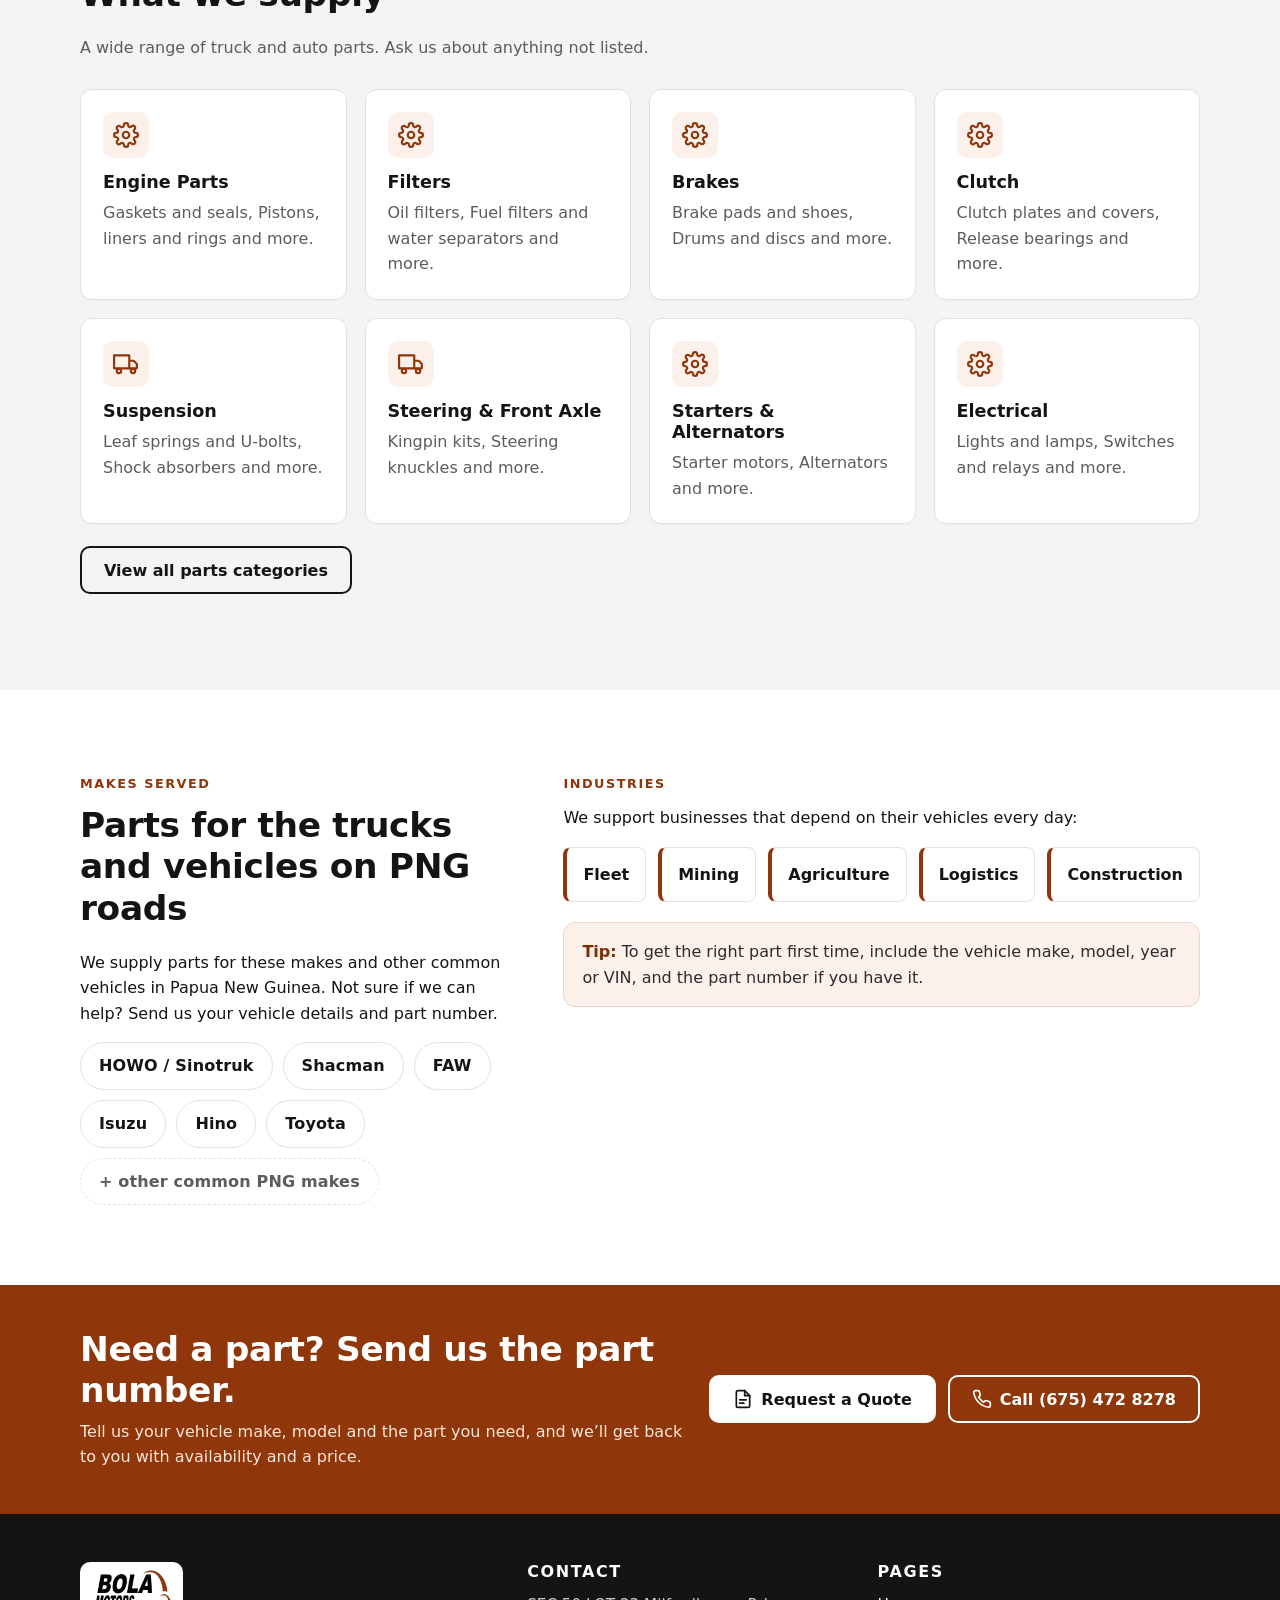
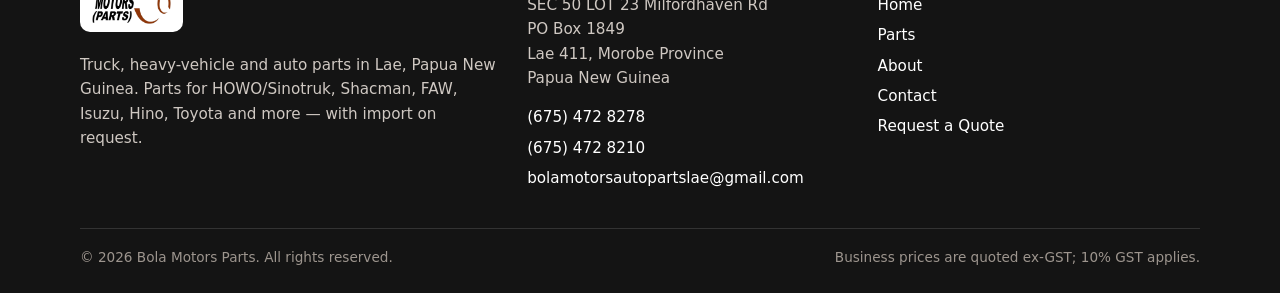
==== commit 1b3eb5d3: "Add opening hours Mon-Sat 8-5" ====
--- a/index.html
+++ b/index.html
@@ -29,7 +29,7 @@
 <link rel="apple-touch-icon" href="apple-touch-icon.png">
 <link rel="manifest" href="site.webmanifest">
 <link rel="stylesheet" href="css/styles.css">
-<script type="application/ld+json">{"@context": "https://schema.org", "@type": "AutoPartsStore", "@id": "https://whj23china.github.io/bola-motors-parts/#store", "name": "Bola Motors Parts", "url": "https://whj23china.github.io/bola-motors-parts/", "logo": "https://whj23china.github.io/bola-motors-parts/assets/logo.png", "image": "https://whj23china.github.io/bola-motors-parts/assets/og-image.jpg", "description": "Truck, heavy-vehicle and auto parts supplier in Lae, Papua New Guinea. Parts for HOWO/Sinotruk, Shacman, FAW, Isuzu, Hino, Toyota and other common makes. Import on request.", "telephone": ["+675 472 8278", "+675 472 8210"], "email": "bolamotorsautopartslae@gmail.com", "address": {"@type": "PostalAddress", "streetAddress": "SEC 50 LOT 23 Milfordhaven Rd", "postOfficeBoxNumber": "PO Box 1849", "addressLocality": "Lae", "addressRegion": "Morobe Province", "postalCode": "411", "addressCountry": "PG"}, "areaServed": {"@type": "Country", "name": "Papua New Guinea"}, "currenciesAccepted": "PGK", "hasMap": "https://www.google.com/maps/search/?api=1&query=Milfordhaven+Rd+Lae+Papua+New+Guinea", "contactPoint": [{"@type": "ContactPoint", "contactType": "sales", "telephone": "+675 472 8278", "email": "bolamotorsautopartslae@gmail.com", "areaServed": "PG", "availableLanguage": "English"}], "knowsAbout": ["Truck parts", "Heavy vehicle parts", "Auto parts", "HOWO Sinotruk parts", "Shacman parts", "FAW parts", "Isuzu parts", "Hino parts", "Toyota parts"]}</script>
+<script type="application/ld+json">{"@context": "https://schema.org", "@type": "AutoPartsStore", "@id": "https://whj23china.github.io/bola-motors-parts/#store", "name": "Bola Motors Parts", "url": "https://whj23china.github.io/bola-motors-parts/", "logo": "https://whj23china.github.io/bola-motors-parts/assets/logo.png", "image": "https://whj23china.github.io/bola-motors-parts/assets/og-image.jpg", "description": "Truck, heavy-vehicle and auto parts supplier in Lae, Papua New Guinea. Parts for HOWO/Sinotruk, Shacman, FAW, Isuzu, Hino, Toyota and other common makes. Import on request.", "telephone": ["+675 472 8278", "+675 472 8210"], "email": "bolamotorsautopartslae@gmail.com", "address": {"@type": "PostalAddress", "streetAddress": "SEC 50 LOT 23 Milfordhaven Rd", "postOfficeBoxNumber": "PO Box 1849", "addressLocality": "Lae", "addressRegion": "Morobe Province", "postalCode": "411", "addressCountry": "PG"}, "areaServed": {"@type": "Country", "name": "Papua New Guinea"}, "currenciesAccepted": "PGK", "openingHoursSpecification": [{"@type": "OpeningHoursSpecification", "dayOfWeek": ["Monday","Tuesday","Wednesday","Thursday","Friday","Saturday"], "opens": "08:00", "closes": "17:00"}], "hasMap": "https://www.google.com/maps/search/?api=1&query=Milfordhaven+Rd+Lae+Papua+New+Guinea", "contactPoint": [{"@type": "ContactPoint", "contactType": "sales", "telephone": "+675 472 8278", "email": "bolamotorsautopartslae@gmail.com", "areaServed": "PG", "availableLanguage": "English"}], "knowsAbout": ["Truck parts", "Heavy vehicle parts", "Auto parts", "HOWO Sinotruk parts", "Shacman parts", "FAW parts", "Isuzu parts", "Hino parts", "Toyota parts"]}</script>
 </head>
 <body>
 <a class="skip-link" href="#main">Skip to main content</a>
--- a/css/styles.css
+++ b/css/styles.css
@@ -200,3 +200,5 @@
 .mobile-bar .btn{min-height:46px;padding:10px 12px;font-size:.95rem}
 body{padding-bottom:72px}
 @media(min-width:900px){.mobile-bar{display:none}body{padding-bottom:0}}
+.site-nav a.btn-primary,.site-nav a.btn-primary[aria-current="page"]{color:#fff;box-shadow:none;border-radius:10px;padding:10px 18px}
+.site-nav a.btn-primary:hover{background:var(--rust-600);color:#fff}
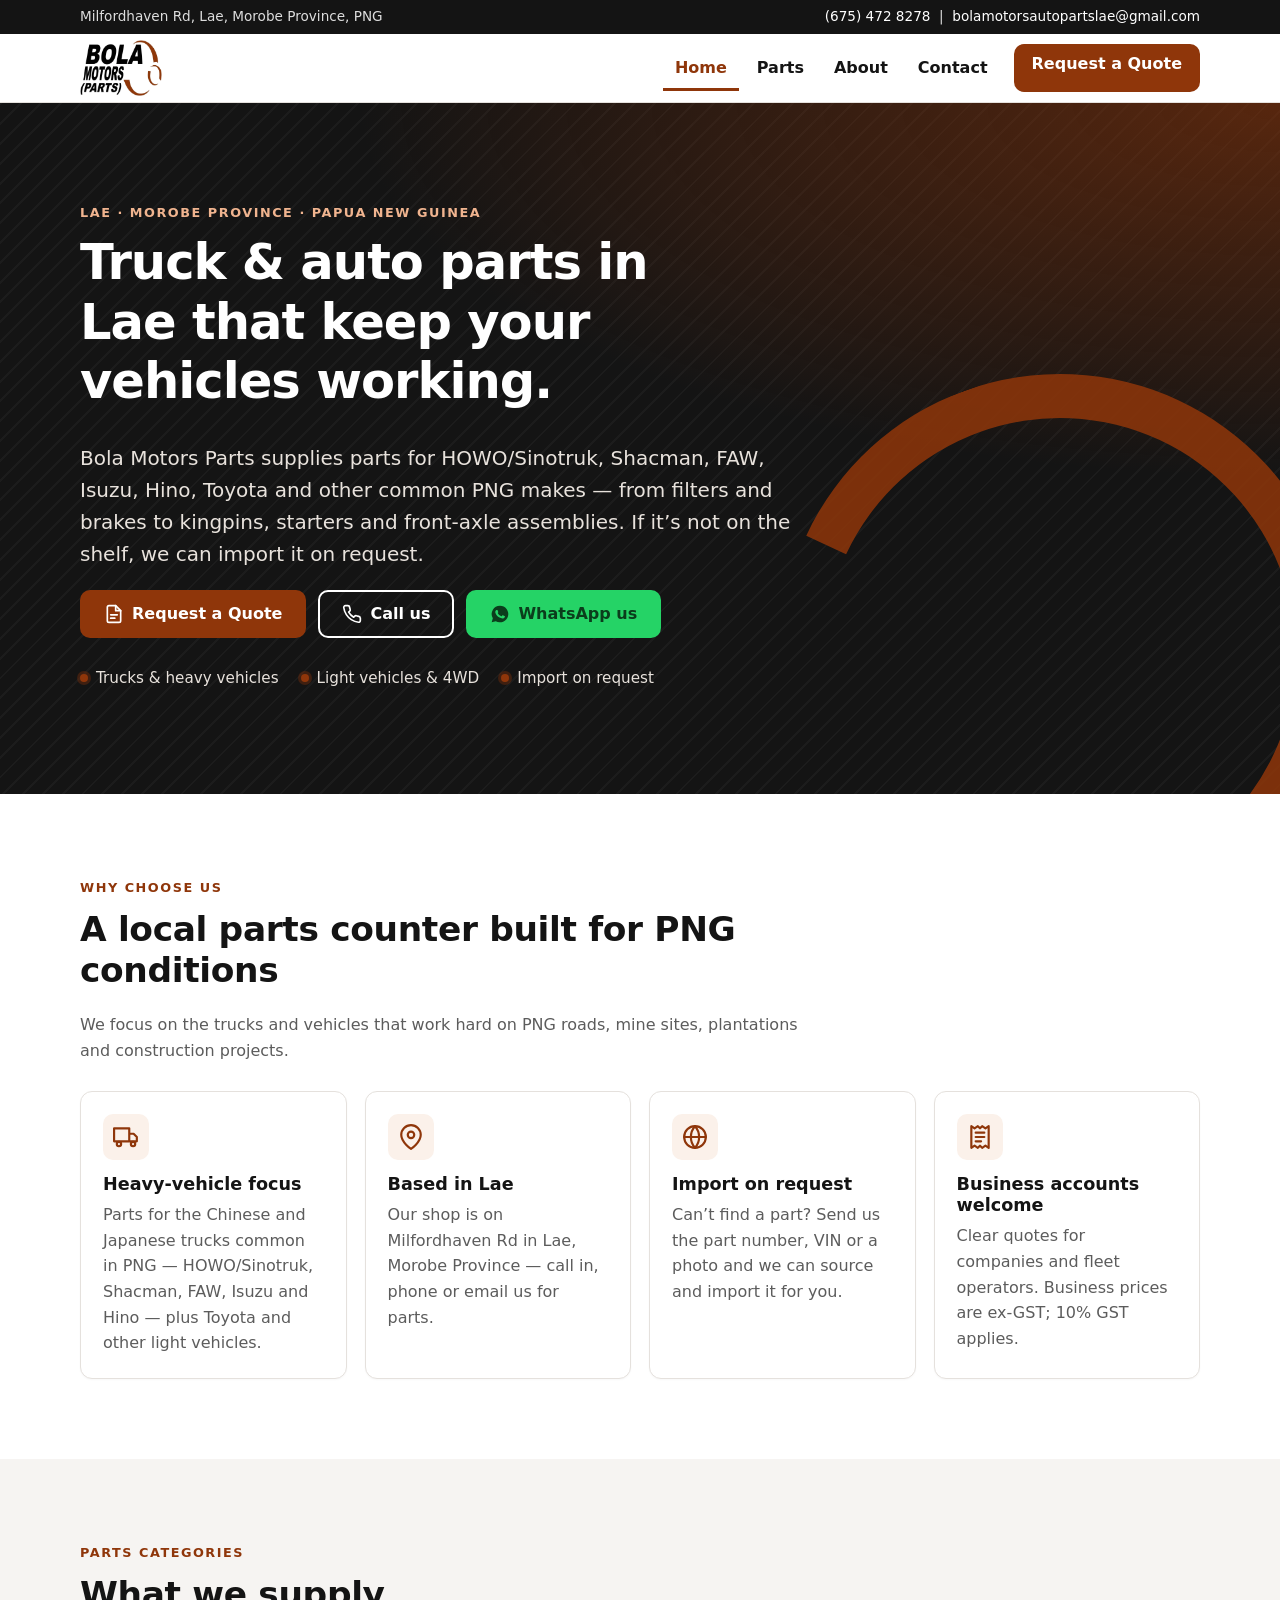
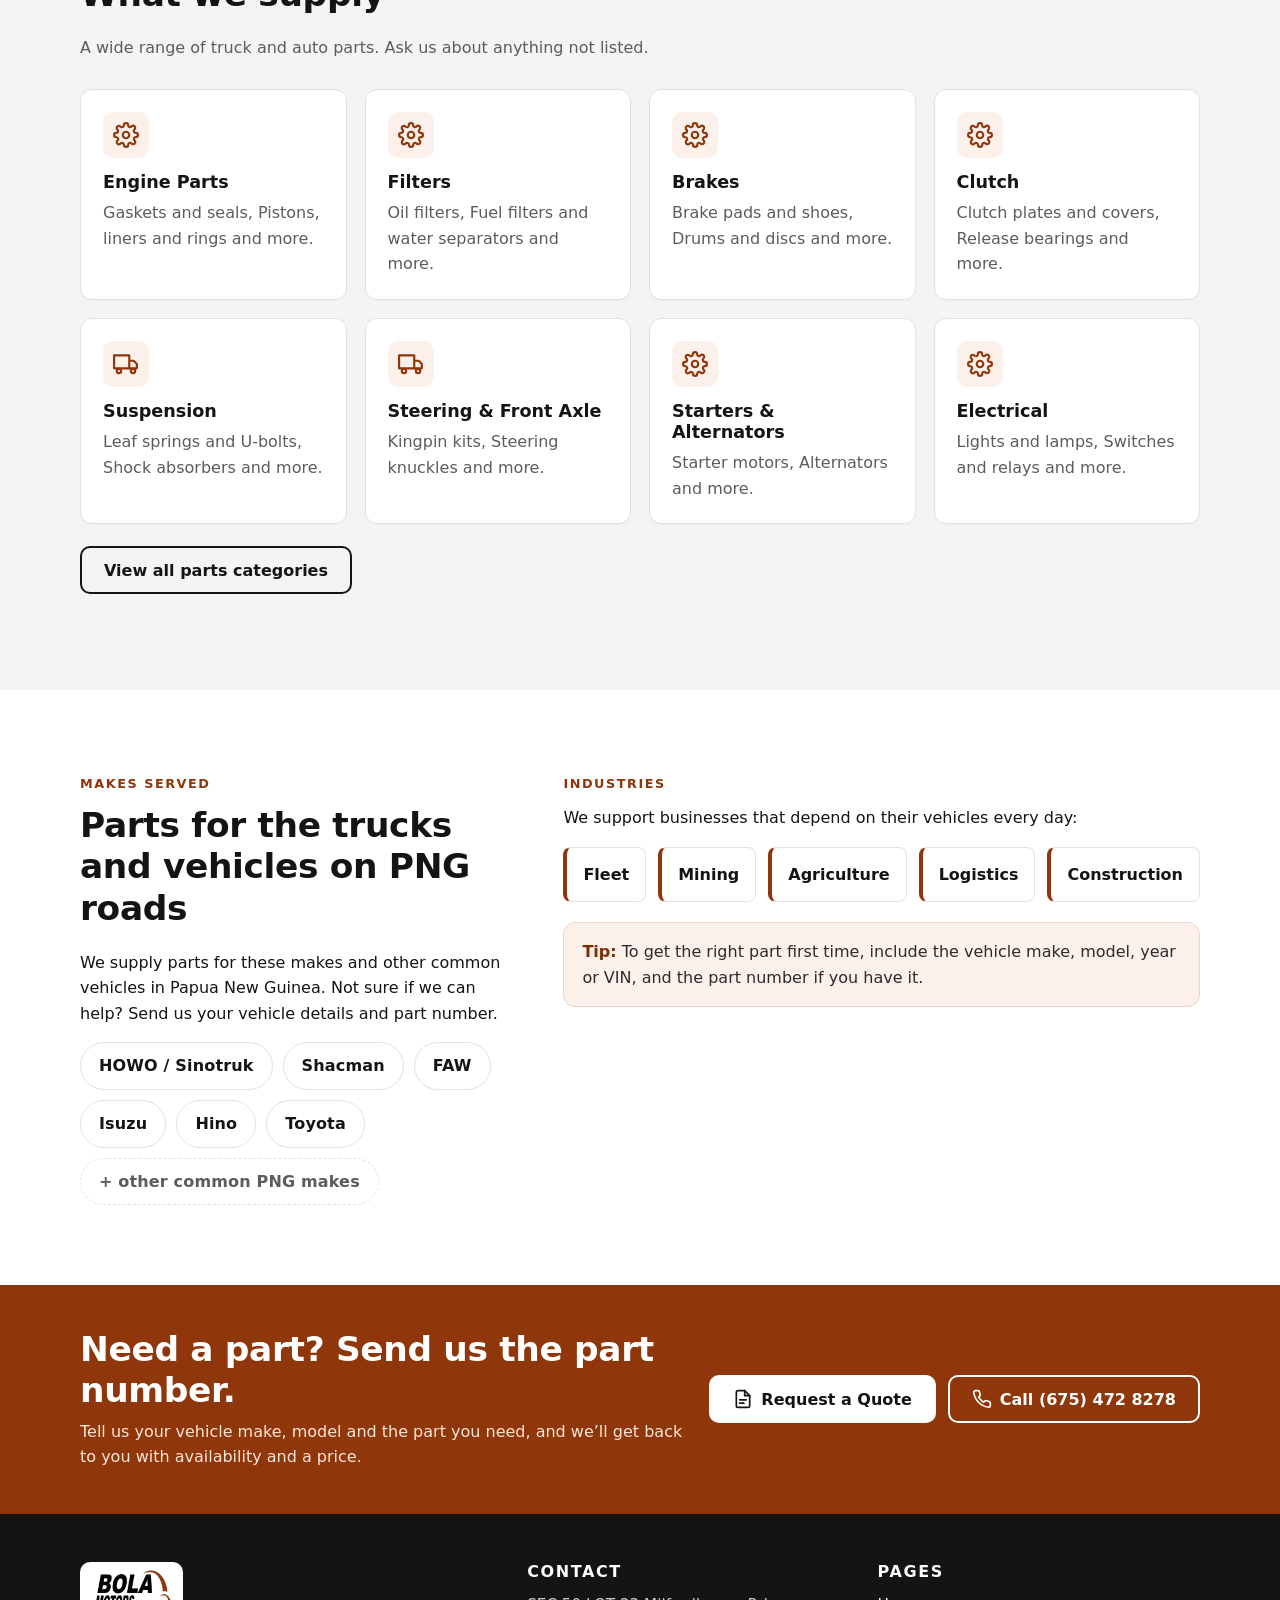
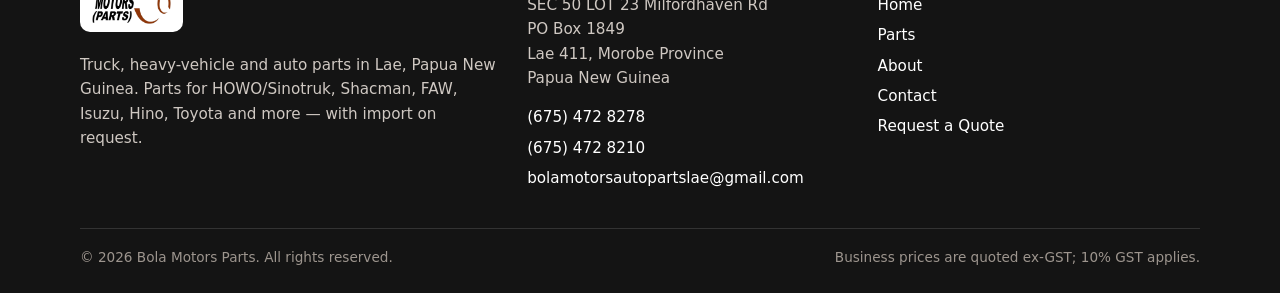
==== commit d41e49c3: "Add WhatsApp click-to-chat (+675 7979 8583)" ====
--- a/index.html
+++ b/index.html
@@ -60,6 +60,7 @@
 <div class="btn-row">
 <a class="btn btn-primary" href="quote.html"><svg viewBox="0 0 24 24" fill="none" stroke="currentColor" stroke-width="2" stroke-linecap="round" stroke-linejoin="round" aria-hidden="true"><path d="M14 2H6a2 2 0 0 0-2 2v16a2 2 0 0 0 2 2h12a2 2 0 0 0 2-2V8z"/><path d="M14 2v6h6M8 13h8M8 17h5"/></svg>Request a Quote</a>
 <a class="btn btn-ghost-light" href="tel:+6754728278"><svg viewBox="0 0 24 24" fill="none" stroke="currentColor" stroke-width="2" stroke-linecap="round" stroke-linejoin="round" aria-hidden="true"><path d="M22 16.9v3a2 2 0 0 1-2.2 2 19.8 19.8 0 0 1-8.6-3.1 19.5 19.5 0 0 1-6-6A19.8 19.8 0 0 1 2.1 4.2 2 2 0 0 1 4.1 2h3a2 2 0 0 1 2 1.7c.1.9.4 1.8.7 2.7a2 2 0 0 1-.5 2.1L8 9.8a16 16 0 0 0 6 6l1.3-1.3a2 2 0 0 1 2.1-.4c.9.3 1.8.6 2.7.7a2 2 0 0 1 1.7 2z"/></svg>Call us</a>
+<a class="btn btn-wa" href="https://wa.me/67579798583?text=Hello%20Bola%20Motors%20Parts%2C%20I%27d%20like%20a%20quote." target="_blank" rel="noopener"><svg viewBox="0 0 24 24" fill="currentColor" aria-hidden="true"><path d="M12 2a10 10 0 0 0-8.6 15.1L2 22l5-1.3A10 10 0 1 0 12 2zm5.2 14.1c-.2.6-1.3 1.2-1.8 1.2-.5.1-1 .2-3.3-.7-2.8-1.1-4.5-3.9-4.7-4.1-.1-.2-1.1-1.5-1.1-2.8s.7-2 1-2.3c.2-.3.5-.3.7-.3h.5c.2 0 .4 0 .6.5l.8 1.9c.1.2.1.3 0 .5l-.4.5c-.1.1-.3.3-.1.6.2.3.8 1.3 1.7 2.1 1.1 1 2.1 1.3 2.4 1.5.3.1.4.1.6-.1l.8-1c.2-.2.3-.2.6-.1l1.8.9c.3.1.5.2.5.3.1.2.1.8-.1 1.4z"/></svg>WhatsApp us</a>
 </div>
 <ul class="hero-facts">
 <li>Trucks &amp; heavy vehicles</li>
@@ -168,6 +169,7 @@
 </footer>
 <div class="mobile-bar" role="navigation" aria-label="Quick actions">
 <a class="btn btn-dark" href="tel:+6754728278"><svg viewBox="0 0 24 24" fill="none" stroke="currentColor" stroke-width="2" stroke-linecap="round" stroke-linejoin="round" aria-hidden="true"><path d="M22 16.9v3a2 2 0 0 1-2.2 2 19.8 19.8 0 0 1-8.6-3.1 19.5 19.5 0 0 1-6-6A19.8 19.8 0 0 1 2.1 4.2 2 2 0 0 1 4.1 2h3a2 2 0 0 1 2 1.7c.1.9.4 1.8.7 2.7a2 2 0 0 1-.5 2.1L8 9.8a16 16 0 0 0 6 6l1.3-1.3a2 2 0 0 1 2.1-.4c.9.3 1.8.6 2.7.7a2 2 0 0 1 1.7 2z"/></svg>Call us</a>
+<a class="btn btn-wa" href="https://wa.me/67579798583?text=Hello%20Bola%20Motors%20Parts%2C%20I%27d%20like%20a%20quote." target="_blank" rel="noopener"><svg viewBox="0 0 24 24" fill="currentColor" aria-hidden="true"><path d="M12 2a10 10 0 0 0-8.6 15.1L2 22l5-1.3A10 10 0 1 0 12 2zm5.2 14.1c-.2.6-1.3 1.2-1.8 1.2-.5.1-1 .2-3.3-.7-2.8-1.1-4.5-3.9-4.7-4.1-.1-.2-1.1-1.5-1.1-2.8s.7-2 1-2.3c.2-.3.5-.3.7-.3h.5c.2 0 .4 0 .6.5l.8 1.9c.1.2.1.3 0 .5l-.4.5c-.1.1-.3.3-.1.6.2.3.8 1.3 1.7 2.1 1.1 1 2.1 1.3 2.4 1.5.3.1.4.1.6-.1l.8-1c.2-.2.3-.2.6-.1l1.8.9c.3.1.5.2.5.3.1.2.1.8-.1 1.4z"/></svg>WhatsApp</a>
 <a class="btn btn-primary" href="quote.html"><svg viewBox="0 0 24 24" fill="none" stroke="currentColor" stroke-width="2" stroke-linecap="round" stroke-linejoin="round" aria-hidden="true"><path d="M14 2H6a2 2 0 0 0-2 2v16a2 2 0 0 0 2 2h12a2 2 0 0 0 2-2V8z"/><path d="M14 2v6h6M8 13h8M8 17h5"/></svg>Get a Quote</a>
 </div>
 <script src="js/main.js" defer></script>
--- a/css/styles.css
+++ b/css/styles.css
@@ -202,3 +202,8 @@
 @media(min-width:900px){.mobile-bar{display:none}body{padding-bottom:0}}
 .site-nav a.btn-primary,.site-nav a.btn-primary[aria-current="page"]{color:#fff;box-shadow:none;border-radius:10px;padding:10px 18px}
 .site-nav a.btn-primary:hover{background:var(--rust-600);color:#fff}
+.btn-wa{background:#25D366;color:#0b3d1c;border-color:#25D366}
+.btn-wa:hover{background:#1ebe5b;color:#062611}
+.btn svg{flex:none}
+.mobile-bar{grid-template-columns:repeat(3,1fr);gap:6px}
+.mobile-bar .btn{padding:10px 6px;font-size:.85rem;gap:5px;white-space:nowrap}
